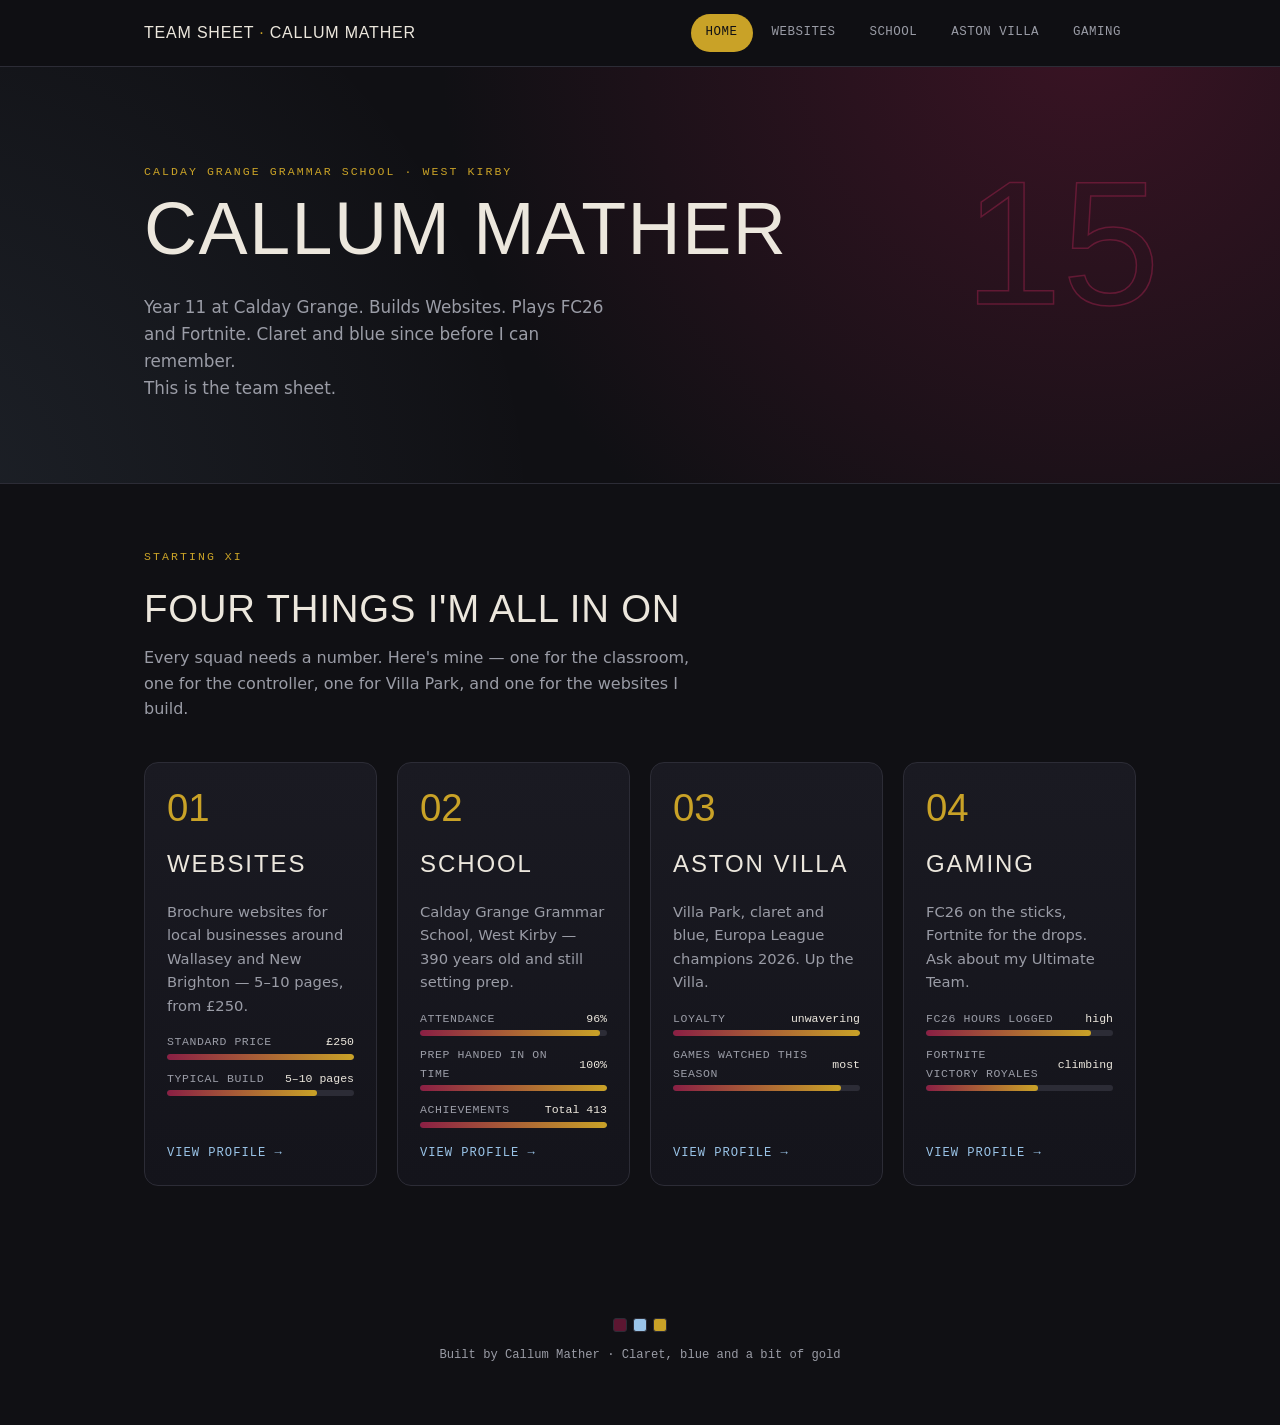
==== index.html @ 2e5ba408 "Home/nav restructure, squad renumbering, and content cleanup Home page: - Removed "most nights" from" ====
<!DOCTYPE html>
<html lang="en">
<head>
<meta charset="UTF-8">
<meta http-equiv="Content-Security-Policy" content="default-src 'self'; script-src 'self'; style-src 'self' 'unsafe-inline' https://fonts.googleapis.com; font-src https://fonts.gstatic.com; img-src 'self' data:; base-uri 'self'; form-action 'self'">
<meta name="viewport" content="width=device-width, initial-scale=1.0">
<title>Callum Mather — Team Sheet</title>
<meta name="description" content="Personal site: Calday Grange Grammar School, gaming (FC26 &amp; Fortnite), and Aston Villa F.C.">
<link rel="canonical" href="https://chckin.co.uk/">
<meta name="theme-color" content="#101014">
<link rel="icon" type="image/svg+xml" href="images/favicon.svg">
<link rel="icon" type="image/png" sizes="32x32" href="images/favicon-32.png">
<link rel="apple-touch-icon" href="images/apple-touch-icon.png">
<meta property="og:type" content="website">
<meta property="og:site_name" content="Team Sheet · Callum Mather">
<meta property="og:url" content="https://chckin.co.uk/">
<meta property="og:title" content="Callum Mather — Team Sheet">
<meta property="og:description" content="Personal site: Calday Grange Grammar School, gaming (FC26 &amp; Fortnite), and Aston Villa F.C.">
<meta property="og:image" content="https://chckin.co.uk/images/og-image.png">
<meta name="twitter:card" content="summary_large_image">
<meta name="twitter:title" content="Callum Mather — Team Sheet">
<meta name="twitter:description" content="Personal site: Calday Grange Grammar School, gaming (FC26 &amp; Fortnite), and Aston Villa F.C.">
<meta name="twitter:image" content="https://chckin.co.uk/images/og-image.png">
<link rel="preconnect" href="https://fonts.googleapis.com">
<link href="https://fonts.googleapis.com/css2?family=Anton&family=Space+Mono:wght@400;700&family=Work+Sans:wght@400;500;600&display=swap" rel="stylesheet">
<link rel="stylesheet" href="styles.css?v=1">
</head>
<body>

<nav class="ticket-nav">
  <div class="row">
    <a class="brand" href="index.html">TEAM SHEET <span>·</span> CALLUM MATHER</a>
    <button class="nav-toggle" aria-expanded="false" aria-controls="primary-nav" aria-label="Toggle menu">
      <span></span><span></span><span></span>
    </button>
    <ul id="primary-nav">
      <li><a class="nav-link" href="index.html">Home</a></li>
      <li><a class="nav-link" href="websites.html">Websites</a></li>
      <li><a class="nav-link" href="school.html">School</a></li>
      <li><a class="nav-link" href="villa.html">Aston Villa</a></li>
      <li><a class="nav-link" href="gaming.html">Gaming</a></li>
    </ul>
  </div>
</nav>

<header class="hero">
  <div class="container">
    <span class="hero-number">15</span>
    <p class="eyebrow">Calday Grange Grammar School · West Kirby</p>
    <h1>Callum&nbsp;Mather</h1>
    <p class="tagline">Year 11 at Calday Grange. Builds Websites. Plays FC26 and Fortnite. Claret and blue since before I can remember.<br>This is the team sheet.</p>
  </div>
</header>

<main>
  <section class="squad">
    <div class="container">
      <p class="eyebrow">Starting XI</p>
      <h2>Four things I'm all in on</h2>
      <p class="lede">Every squad needs a number. Here's mine — one for the classroom, one for the controller, one for Villa Park, and one for the websites I build.</p>

      <div class="squad-grid">

        <a class="card" href="websites.html">
          <span class="squad-no">01</span>
          <h3 class="title">Websites</h3>
          <p class="blurb">Brochure websites for local businesses around Wallasey and New Brighton — 5–10 pages, from £250.</p>
          <div class="stat-group">
            <div class="stat">
              <span class="label">Standard price</span><span class="value">£250</span>
              <div class="track"><div class="fill" data-pct="100"></div></div>
            </div>
            <div class="stat">
              <span class="label">Typical build</span><span class="value">5–10 pages</span>
              <div class="track"><div class="fill" data-pct="80"></div></div>
            </div>
          </div>
          <span class="cta">View profile</span>
        </a>

        <a class="card" href="school.html">
          <span class="squad-no">02</span>
          <h3 class="title">School</h3>
          <p class="blurb">Calday Grange Grammar School, West Kirby — 390 years old and still setting prep.</p>
          <div class="stat-group">
            <div class="stat">
              <span class="label">Attendance</span><span class="value">96%</span>
              <div class="track"><div class="fill" data-pct="96"></div></div>
            </div>
            <div class="stat">
              <span class="label">Prep handed in on time</span><span class="value">100%</span>
              <div class="track"><div class="fill" data-pct="100"></div></div>
            </div>
            <div class="stat">
              <span class="label">Achievements</span><span class="value">Total 413</span>
              <div class="track"><div class="fill" data-pct="100"></div></div>
            </div>
          </div>
          <span class="cta">View profile</span>
        </a>

        <a class="card" href="villa.html">
          <span class="squad-no">03</span>
          <h3 class="title">Aston Villa</h3>
          <p class="blurb">Villa Park, claret and blue, Europa League champions 2026. Up the Villa.</p>
          <div class="stat-group">
            <div class="stat">
              <span class="label">Loyalty</span><span class="value">unwavering</span>
              <div class="track"><div class="fill" data-pct="100"></div></div>
            </div>
            <div class="stat">
              <span class="label">Games watched this season</span><span class="value">most</span>
              <div class="track"><div class="fill" data-pct="90"></div></div>
            </div>
          </div>
          <span class="cta">View profile</span>
        </a>

        <a class="card" href="gaming.html">
          <span class="squad-no">04</span>
          <h3 class="title">Gaming</h3>
          <p class="blurb">FC26 on the sticks, Fortnite for the drops. Ask about my Ultimate Team.</p>
          <div class="stat-group">
            <div class="stat">
              <span class="label">FC26 hours logged</span><span class="value">high</span>
              <div class="track"><div class="fill" data-pct="88"></div></div>
            </div>
            <div class="stat">
              <span class="label">Fortnite Victory Royales</span><span class="value">climbing</span>
              <div class="track"><div class="fill" data-pct="60"></div></div>
            </div>
          </div>
          <span class="cta">View profile</span>
        </a>

      </div>
    </div>
  </section>
</main>

<footer>
  <div class="container">
    <span class="colours">
      <span class="swatch" style="background:#5C1631"></span>
      <span class="swatch" style="background:#9AC4E8"></span>
      <span class="swatch" style="background:#C9A227"></span>
    </span>
    <p>Built by Callum Mather · Claret, blue and a bit of gold</p>
  </div>
</footer>

<script src="script.js?v=1"></script>
</body>
</html>
---- styles.css ----
/* =========================================================
   Design tokens
   ========================================================= */
:root{
  --ink:        #101014;   /* page background */
  --ink-raised: #1A1A22;   /* card / panel background */
  --line:       #2C2C36;   /* hairlines on dark */
  --claret:     #5C1631;   /* Aston Villa claret, deepened */
  --claret-2:   #8A1F44;   /* brighter claret for hover/accent */
  --sky:        #9AC4E8;   /* Villa sky-blue trim */
  --gold:       #C9A227;   /* card-gold, the signature accent */
  --paper:      #ECE7DD;   /* primary text on dark */
  --mist:       #9A9CA6;   /* secondary / caption text */

  --display: "Anton", "Arial Narrow", sans-serif;
  --body:    "Work Sans", system-ui, sans-serif;
  --mono:    "Space Mono", "Courier New", monospace;

  --edge: 1px solid var(--line);
  --radius: 14px;
}

*, *::before, *::after{ box-sizing: border-box; }

html{ scroll-behavior: smooth; }

body{
  margin: 0;
  background: var(--ink);
  color: var(--paper);
  font-family: var(--body);
  line-height: 1.6;
  -webkit-font-smoothing: antialiased;
}

img{ max-width: 100%; display:block; }

a{ color: var(--sky); }

h1, h2, h3{
  font-family: var(--display);
  font-weight: 400;
  letter-spacing: 0.02em;
  text-transform: uppercase;
  margin: 0 0 0.4em;
  color: var(--paper);
}

h1{ font-size: clamp(2.4rem, 6vw, 4.6rem); line-height: 0.98; }
h2{ font-size: clamp(1.6rem, 3.6vw, 2.4rem); }
h3{ font-size: 1.1rem; letter-spacing: 0.08em; }

p{ margin: 0 0 1em; color: var(--paper); }

.mono{ font-family: var(--mono); }

.eyebrow{
  font-family: var(--mono);
  text-transform: uppercase;
  letter-spacing: 0.18em;
  font-size: 0.72rem;
  color: var(--gold);
}

.container{
  max-width: 1040px;
  margin: 0 auto;
  padding: 0 24px;
}

/* =========================================================
   Top nav — styled like a matchday ticket strip
   ========================================================= */
.ticket-nav{
  position: sticky;
  top: 0;
  z-index: 20;
  background: rgba(16,16,20,0.92);
  backdrop-filter: blur(6px);
  border-bottom: var(--edge);
}

.ticket-nav .row{
  max-width: 1040px;
  margin: 0 auto;
  padding: 14px 24px;
  display: flex;
  align-items: center;
  justify-content: space-between;
  gap: 16px;
}

.ticket-nav .brand{
  font-family: var(--display);
  text-transform: uppercase;
  font-size: 1rem;
  letter-spacing: 0.05em;
  color: var(--paper);
  text-decoration: none;
  white-space: nowrap;
}

.ticket-nav .brand span{ color: var(--gold); }

.ticket-nav ul{
  list-style: none;
  display: flex;
  gap: 4px;
  margin: 0;
  padding: 0;
  flex-wrap: wrap;
}

.ticket-nav a.nav-link{
  display: inline-block;
  padding: 8px 14px;
  border-radius: 999px;
  text-decoration: none;
  font-family: var(--mono);
  font-size: 0.78rem;
  letter-spacing: 0.04em;
  text-transform: uppercase;
  color: var(--mist);
  border: 1px solid transparent;
}

.ticket-nav a.nav-link:hover{
  color: var(--paper);
  border-color: var(--line);
}

.ticket-nav a.nav-link.is-active{
  color: var(--ink);
  background: var(--gold);
}

/* Hamburger toggle — hidden on desktop, shown on small screens */
.nav-toggle{
  display: none;
  flex-direction: column;
  justify-content: center;
  gap: 5px;
  width: 32px;
  height: 28px;
  background: none;
  border: none;
  padding: 0;
  cursor: pointer;
  flex-shrink: 0;
}

.nav-toggle span{
  display: block;
  height: 2px;
  width: 100%;
  background: var(--paper);
  border-radius: 2px;
  transition: transform 0.2s ease, opacity 0.2s ease;
}

.nav-toggle[aria-expanded="true"] span:nth-child(1){ transform: translateY(7px) rotate(45deg); }
.nav-toggle[aria-expanded="true"] span:nth-child(2){ opacity: 0; }
.nav-toggle[aria-expanded="true"] span:nth-child(3){ transform: translateY(-7px) rotate(-45deg); }

@media (max-width: 700px){
  .ticket-nav .row{ flex-wrap: wrap; }

  .nav-toggle{ display: flex; }

  .ticket-nav ul{
    display: none;
    flex-basis: 100%;
    flex-direction: column;
    gap: 4px;
    padding-top: 14px;
  }

  .ticket-nav ul.is-open{ display: flex; }

  .ticket-nav a.nav-link{
    width: 100%;
    text-align: left;
  }
}

/* =========================================================
   Hero (home page)
   ========================================================= */
.hero{
  padding: 96px 0 64px;
  border-bottom: var(--edge);
  position: relative;
  overflow: hidden;
}

.hero::before{
  content:"";
  position:absolute;
  inset:0;
  background:
    radial-gradient(circle at 85% -10%, rgba(92,22,49,0.55), transparent 55%),
    radial-gradient(circle at -10% 110%, rgba(154,196,232,0.10), transparent 45%);
  pointer-events:none;
}

.hero .container{ position:relative; }

.hero-number{
  font-family: var(--display);
  font-size: clamp(5rem, 18vw, 11rem);
  line-height: 0.8;
  color: transparent;
  -webkit-text-stroke: 1.5px var(--claret-2);
  position: absolute;
  right: 0;
  top: 10px;
  opacity: 0.6;
  user-select: none;
}

.hero h1{ max-width: 11ch; }

.hero .tagline{
  font-size: 1.05rem;
  color: var(--mist);
  max-width: 46ch;
  margin-top: 18px;
}

/* =========================================================
   Squad list (home) — three interests as team-sheet entries
   ========================================================= */
.squad{
  padding: 64px 0 88px;
}

.squad h2{ margin-bottom: 6px; }
.squad .lede{ color: var(--mist); max-width: 56ch; margin-bottom: 40px; }

.squad-grid{
  display: grid;
  grid-template-columns: repeat(4, 1fr);
  gap: 20px;
}

@media (max-width: 1100px){
  .squad-grid{ grid-template-columns: repeat(2, 1fr); }
}

@media (max-width: 860px){
  .squad-grid{ grid-template-columns: 1fr; }
  .hero-number{ display:none; }
}

/* =========================================================
   Player card — the signature element
   ========================================================= */
.card{
  background: linear-gradient(180deg, var(--ink-raised), #14141B);
  border: var(--edge);
  border-radius: var(--radius);
  padding: 26px 22px 22px;
  text-decoration: none;
  color: var(--paper);
  display: flex;
  flex-direction: column;
  gap: 16px;
  position: relative;
  transition: transform 0.18s ease, border-color 0.18s ease;
}

.card:hover{
  transform: translateY(-4px);
  border-color: var(--gold);
}

.card .squad-no{
  font-family: var(--display);
  font-size: 2.4rem;
  color: var(--gold);
  line-height: 1;
}

.card .role{
  font-family: var(--mono);
  font-size: 0.7rem;
  letter-spacing: 0.14em;
  text-transform: uppercase;
  color: var(--mist);
}

.card h3.title{
  font-family: var(--display);
  font-size: 1.5rem;
  margin: 2px 0 0;
}

.card p.blurb{
  font-size: 0.92rem;
  color: var(--mist);
  margin: 0;
}

.card .cta{
  margin-top: auto;
  font-family: var(--mono);
  font-size: 0.76rem;
  text-transform: uppercase;
  letter-spacing: 0.08em;
  color: var(--sky);
}

.card .cta::after{ content: " →"; }

/* =========================================================
   Stat bars — used on home cards and detail pages
   ========================================================= */
.stat{
  display: grid;
  grid-template-columns: 1fr auto;
  gap: 2px 12px;
  align-items: center;
  font-family: var(--mono);
  font-size: 0.72rem;
}

.stat .label{ color: var(--mist); text-transform: uppercase; letter-spacing: 0.05em; }
.stat .value{ color: var(--paper); }

.stat .track{
  grid-column: 1 / -1;
  height: 6px;
  border-radius: 999px;
  background: var(--line);
  overflow: hidden;
}

.stat .fill{
  height: 100%;
  border-radius: 999px;
  background: linear-gradient(90deg, var(--claret-2), var(--gold));
  width: 0;
  animation: fillBar 1.1s ease-out forwards;
  animation-delay: 0.15s;
}

@keyframes fillBar{
  to{ width: var(--pct); }
}

@media (prefers-reduced-motion: reduce){
  .stat .fill{ animation: none; width: var(--pct); }
  .card{ transition: none; }
}

.stat-group{
  display: flex;
  flex-direction: column;
  gap: 10px;
}

/* =========================================================
   Section header used on detail pages — "matchday strip"
   ========================================================= */
.matchday{
  border-bottom: var(--edge);
  background: var(--ink-raised);
}

.matchday .container{
  padding: 56px 24px 40px;
}

.matchday .meta-row{
  display: flex;
  flex-wrap: wrap;
  gap: 8px 22px;
  margin-top: 18px;
  font-family: var(--mono);
  font-size: 0.76rem;
  color: var(--mist);
}

.matchday .meta-row strong{ color: var(--paper); font-weight: 400; }

.header-flex{
  display: flex;
  align-items: center;
  justify-content: space-between;
  gap: 32px;
}

.header-avatar{
  width: 160px;
  height: 160px;
  border-radius: 50%;
  object-fit: cover;
  object-position: top center;
  border: 3px solid var(--gold);
  flex-shrink: 0;
  display: block;
}

@media (max-width: 760px){
  .header-flex{
    flex-direction: column-reverse;
    text-align: center;
  }

  .header-flex .meta-row{
    justify-content: center;
  }

  .header-avatar{
    width: 120px;
    height: 120px;
  }
}

/* =========================================================
   Content sections
   ========================================================= */
.section{
  padding: 56px 0;
  border-bottom: var(--edge);
}

.section:last-of-type{ border-bottom: none; }

.section .eyebrow{ margin-bottom: 8px; }

.two-col{
  display: grid;
  grid-template-columns: 1.3fr 1fr;
  gap: 40px;
}

@media (max-width: 760px){
  .two-col{ grid-template-columns: 1fr; }
}

ul.plain{
  list-style: none;
  margin: 0;
  padding: 0;
}

ul.plain li{
  padding: 10px 0;
  border-bottom: var(--edge);
  display: flex;
  justify-content: space-between;
  gap: 12px;
  font-size: 0.95rem;
}

ul.plain li:last-child{ border-bottom: none; }
ul.plain li span.tag{
  font-family: var(--mono);
  font-size: 0.72rem;
  color: var(--gold);
  white-space: nowrap;
}

.panel{
  background: var(--ink-raised);
  border: var(--edge);
  border-radius: var(--radius);
  padding: 22px;
}

.pill-row{
  display: flex;
  flex-wrap: wrap;
  gap: 8px;
  margin-top: 8px;
}

.crest-row{
  display: flex;
  align-items: center;
  gap: 16px;
  margin: 18px 0;
  padding-top: 14px;
  border-top: 1px solid var(--line);
}

.crest-badge{
  display: flex;
  align-items: center;
  justify-content: center;
  width: 72px;
  height: 72px;
  flex-shrink: 0;
}

.crest-badge img{
  width: 100%;
  height: 100%;
  object-fit: contain;
}

.crest-row strong{
  display: block;
  font-family: var(--body);
  font-size: 0.95rem;
  color: var(--paper);
}

.crest-row span{
  font-family: var(--mono);
  font-size: 0.72rem;
  text-transform: uppercase;
  letter-spacing: 0.05em;
  color: var(--mist);
}

.pill{
  font-family: var(--mono);
  font-size: 0.72rem;
  text-transform: uppercase;
  letter-spacing: 0.05em;
  padding: 6px 12px;
  border-radius: 999px;
  border: 1px solid var(--line);
  color: var(--mist);
}

/* =========================================================
   Media row — original SVG icon cards (no external images)
   ========================================================= */
.media-row{
  display: grid;
  grid-template-columns: repeat(3, 1fr);
  gap: 16px;
  margin-top: 28px;
}

@media (max-width: 760px){
  .media-row{ grid-template-columns: 1fr; }
}

.media-card{
  background: var(--ink-raised);
  border: var(--edge);
  border-radius: var(--radius);
  padding: 22px 18px;
  display: flex;
  flex-direction: column;
  align-items: center;
  text-align: center;
  gap: 12px;
}

.media-card svg{ width: 56px; height: 56px; }

.media-card .cap strong{
  display: block;
  font-family: var(--body);
  font-size: 1rem;
  color: var(--paper);
  margin-bottom: 2px;
}

.media-card .cap span{
  font-family: var(--mono);
  font-size: 0.7rem;
  text-transform: uppercase;
  letter-spacing: 0.05em;
  color: var(--mist);
}

/* =========================================================
   Ticket stubs — match highlight cards
   ========================================================= */
.stub-grid{
  display: grid;
  grid-template-columns: repeat(2, 1fr);
  gap: 16px;
  margin-top: 24px;
}

@media (max-width: 760px){
  .stub-grid{ grid-template-columns: 1fr; }
}

.stub{
  background: linear-gradient(180deg, var(--ink-raised), #14141B);
  border: var(--edge);
  border-radius: var(--radius);
  padding: 20px 20px 20px 26px;
  position: relative;
  overflow: hidden;
}

.stub::before{
  content: "";
  position: absolute;
  left: 0; top: 0; bottom: 0;
  width: 6px;
  background: repeating-linear-gradient(180deg, var(--gold) 0 8px, transparent 8px 16px);
}

.stub .stub-comp{
  font-family: var(--mono);
  font-size: 0.68rem;
  text-transform: uppercase;
  letter-spacing: 0.08em;
  color: var(--gold);
  margin: 0 0 6px;
}

.stub .stub-score{
  font-family: var(--display);
  font-size: 1.3rem;
  margin: 0 0 6px;
  color: var(--paper);
}

.stub .stub-meta{
  font-family: var(--mono);
  font-size: 0.7rem;
  color: var(--mist);
  margin: 0 0 4px;
}

.stub .stub-note{
  font-size: 0.86rem;
  color: var(--paper);
  margin: 8px 0 0;
}

/* =========================================================
   Charts — CSS-only pie & bar charts (no external libraries)
   ========================================================= */
.chart-row{
  display: grid;
  grid-template-columns: 1fr 1fr;
  gap: 20px;
  margin-top: 24px;
}

@media (max-width: 760px){
  .chart-row{ grid-template-columns: 1fr; }
}

.chart-panel{
  background: var(--ink-raised);
  border: var(--edge);
  border-radius: var(--radius);
  padding: 24px;
  display: flex;
  flex-direction: column;
}

.chart-panel h3{ margin-bottom: 30px; }

.chart-body{
  margin-top: auto;
  margin-bottom: auto;
}

.pie{
  width: 150px;
  height: 150px;
  border-radius: 50%;
  margin: 0 auto 22px;
  position: relative;
}

.pie::after{
  content: "";
  position: absolute;
  inset: 20px;
  border-radius: 50%;
  background: var(--ink-raised);
}

.chart-legend{
  list-style: none;
  margin: 0;
  padding: 0;
  display: flex;
  flex-direction: column;
  gap: 8px;
  font-family: var(--mono);
  font-size: 0.76rem;
  color: var(--mist);
}

.chart-legend.row{
  flex-direction: row;
  flex-wrap: wrap;
  gap: 16px;
  margin-top: 16px;
}

.chart-legend li{ display: flex; align-items: center; gap: 8px; }

.swatch-dot{
  width: 10px;
  height: 10px;
  border-radius: 50%;
  display: inline-block;
  flex-shrink: 0;
}

.bar-chart{
  display: flex;
  align-items: flex-end;
  justify-content: space-between;
  gap: 10px;
  height: 100px;
}

.bar-chart .bar-group{
  display: flex;
  flex-direction: column;
  align-items: center;
  gap: 8px;
  flex: 1;
}

.bar-chart .bars{
  display: flex;
  align-items: flex-end;
  gap: 4px;
  height: 100px;
}

.bar-chart .bar{
  width: 14px;
  border-radius: 3px 3px 0 0;
}

.bar-chart .bar.gf{ background: linear-gradient(180deg, var(--gold), var(--claret-2)); }
.bar-chart .bar.ga{ background: var(--line); }

.bar-chart .bar-label{
  font-family: var(--mono);
  font-size: 0.62rem;
  color: var(--mist);
  text-align: center;
  line-height: 1.4;
}

.stat-banner{
  background: var(--ink-raised);
  border: var(--edge);
  border-radius: var(--radius);
  padding: 26px;
  text-align: center;
  margin-top: 20px;
}

.stat-banner .big{
  font-family: var(--display);
  font-size: clamp(1.8rem, 4vw, 2.6rem);
  color: var(--gold);
  margin: 6px 0;
}

.stat-banner .small{
  font-family: var(--mono);
  font-size: 0.76rem;
  color: var(--mist);
  text-transform: uppercase;
  letter-spacing: 0.05em;
}

.banner-row{
  display: grid;
  grid-template-columns: 1fr 1fr;
  gap: 20px;
  margin-top: 20px;
}

@media (max-width: 760px){
  .banner-row{ grid-template-columns: 1fr; }
}

.banner-row .stat-banner{ margin-top: 0; }

/* =========================================================
   Project cards — external site showcase (Websites page)
   ========================================================= */
.project-list{
  display: flex;
  flex-direction: column;
  gap: 24px;
  margin-top: 24px;
}

.project-card-head{ margin-bottom: 14px; }

.project-card-head h3{ margin: 4px 0 2px; }

.project-tagline{
  font-family: var(--mono);
  font-size: 0.8rem;
  color: var(--mist);
  margin: 0;
}

.btn-external{
  display: inline-flex;
  align-items: center;
  gap: 8px;
  margin-top: 18px;
  padding: 10px 20px;
  border-radius: 999px;
  border: 1px solid var(--gold);
  font-family: var(--mono);
  font-size: 0.78rem;
  text-transform: uppercase;
  letter-spacing: 0.06em;
  color: var(--gold);
  text-decoration: none;
  transition: background 0.15s ease, color 0.15s ease;
}

.btn-external:hover{
  background: var(--gold);
  color: var(--ink);
}

.coming-soon-card{
  border: 1px dashed var(--line);
  border-radius: var(--radius);
  padding: 26px;
  text-align: center;
  color: var(--mist);
  font-family: var(--mono);
  font-size: 0.8rem;
  text-transform: uppercase;
  letter-spacing: 0.05em;
}

blockquote{
  margin: 0;
  padding: 18px 20px;
  border-left: 3px solid var(--gold);
  background: var(--ink-raised);
  border-radius: 0 10px 10px 0;
  color: var(--paper);
  font-style: italic;
}

blockquote cite{
  display: block;
  margin-top: 10px;
  font-style: normal;
  font-family: var(--mono);
  font-size: 0.72rem;
  color: var(--mist);
}

/* =========================================================
   Footer
   ========================================================= */
footer{
  padding: 40px 0 60px;
  text-align: center;
}

footer p{
  font-family: var(--mono);
  font-size: 0.76rem;
  color: var(--mist);
  margin: 0;
}

footer .colours{
  display: inline-flex;
  gap: 6px;
  margin-bottom: 14px;
}

footer .swatch{
  width: 14px;
  height: 14px;
  border-radius: 3px;
  display: inline-block;
  border: 1px solid var(--line);
}

/* focus visibility */
a:focus-visible, .card:focus-visible{
  outline: 2px solid var(--gold);
  outline-offset: 3px;
}
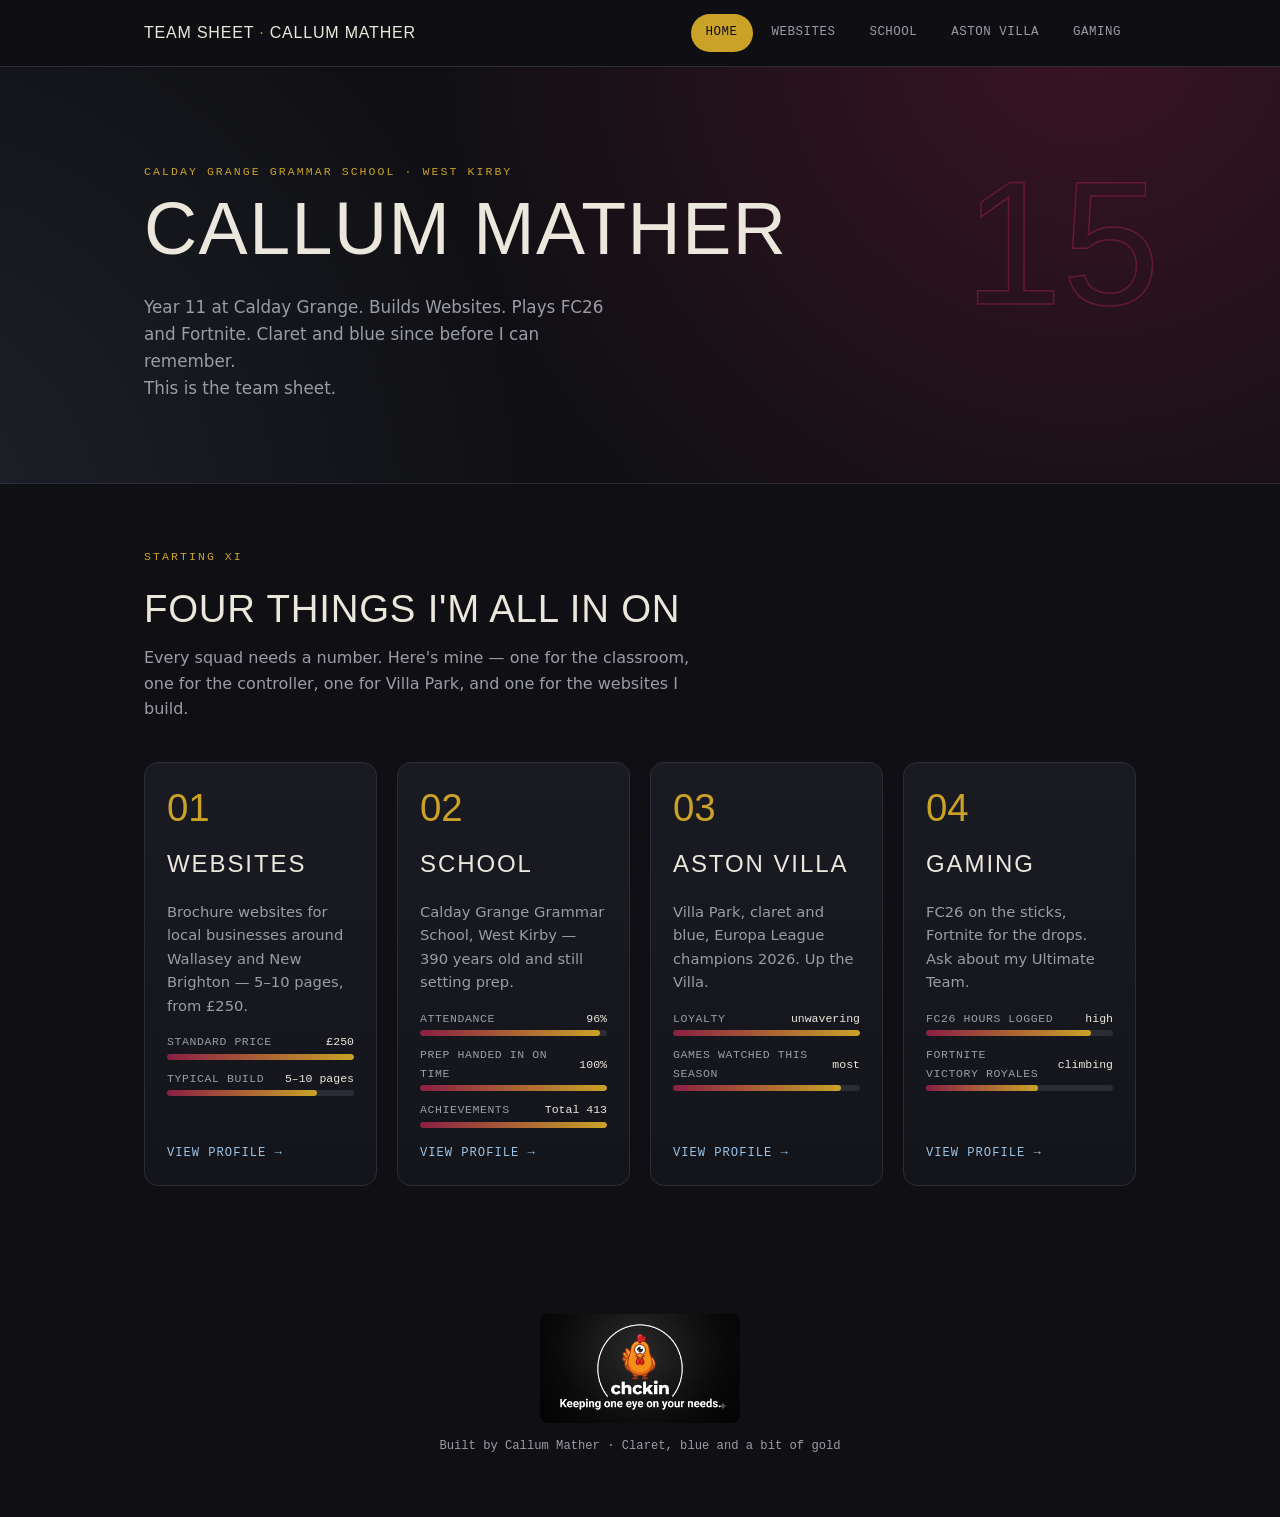
==== commit cdf1f124: "Replace footer colour swatches with chckin logo Co-Authored-By: Claude Sonnet 5 <noreply@anthropic.c" ====
--- a/index.html
+++ b/index.html
@@ -140,11 +140,7 @@
 
 <footer>
   <div class="container">
-    <span class="colours">
-      <span class="swatch" style="background:#5C1631"></span>
-      <span class="swatch" style="background:#9AC4E8"></span>
-      <span class="swatch" style="background:#C9A227"></span>
-    </span>
+    <img class="footer-logo" src="images/chckin-logo.jpg" alt="chckin — Keeping one eye on your needs.">
     <p>Built by Callum Mather · Claret, blue and a bit of gold</p>
   </div>
 </footer>
--- a/styles.css
+++ b/styles.css
@@ -870,18 +870,12 @@
   margin: 0;
 }
 
-footer .colours{
-  display: inline-flex;
-  gap: 6px;
-  margin-bottom: 14px;
-}
-
-footer .swatch{
-  width: 14px;
-  height: 14px;
-  border-radius: 3px;
-  display: inline-block;
-  border: 1px solid var(--line);
+footer .footer-logo{
+  display: block;
+  width: 200px;
+  height: auto;
+  margin: 0 auto 14px;
+  border-radius: 8px;
 }
 
 /* focus visibility */
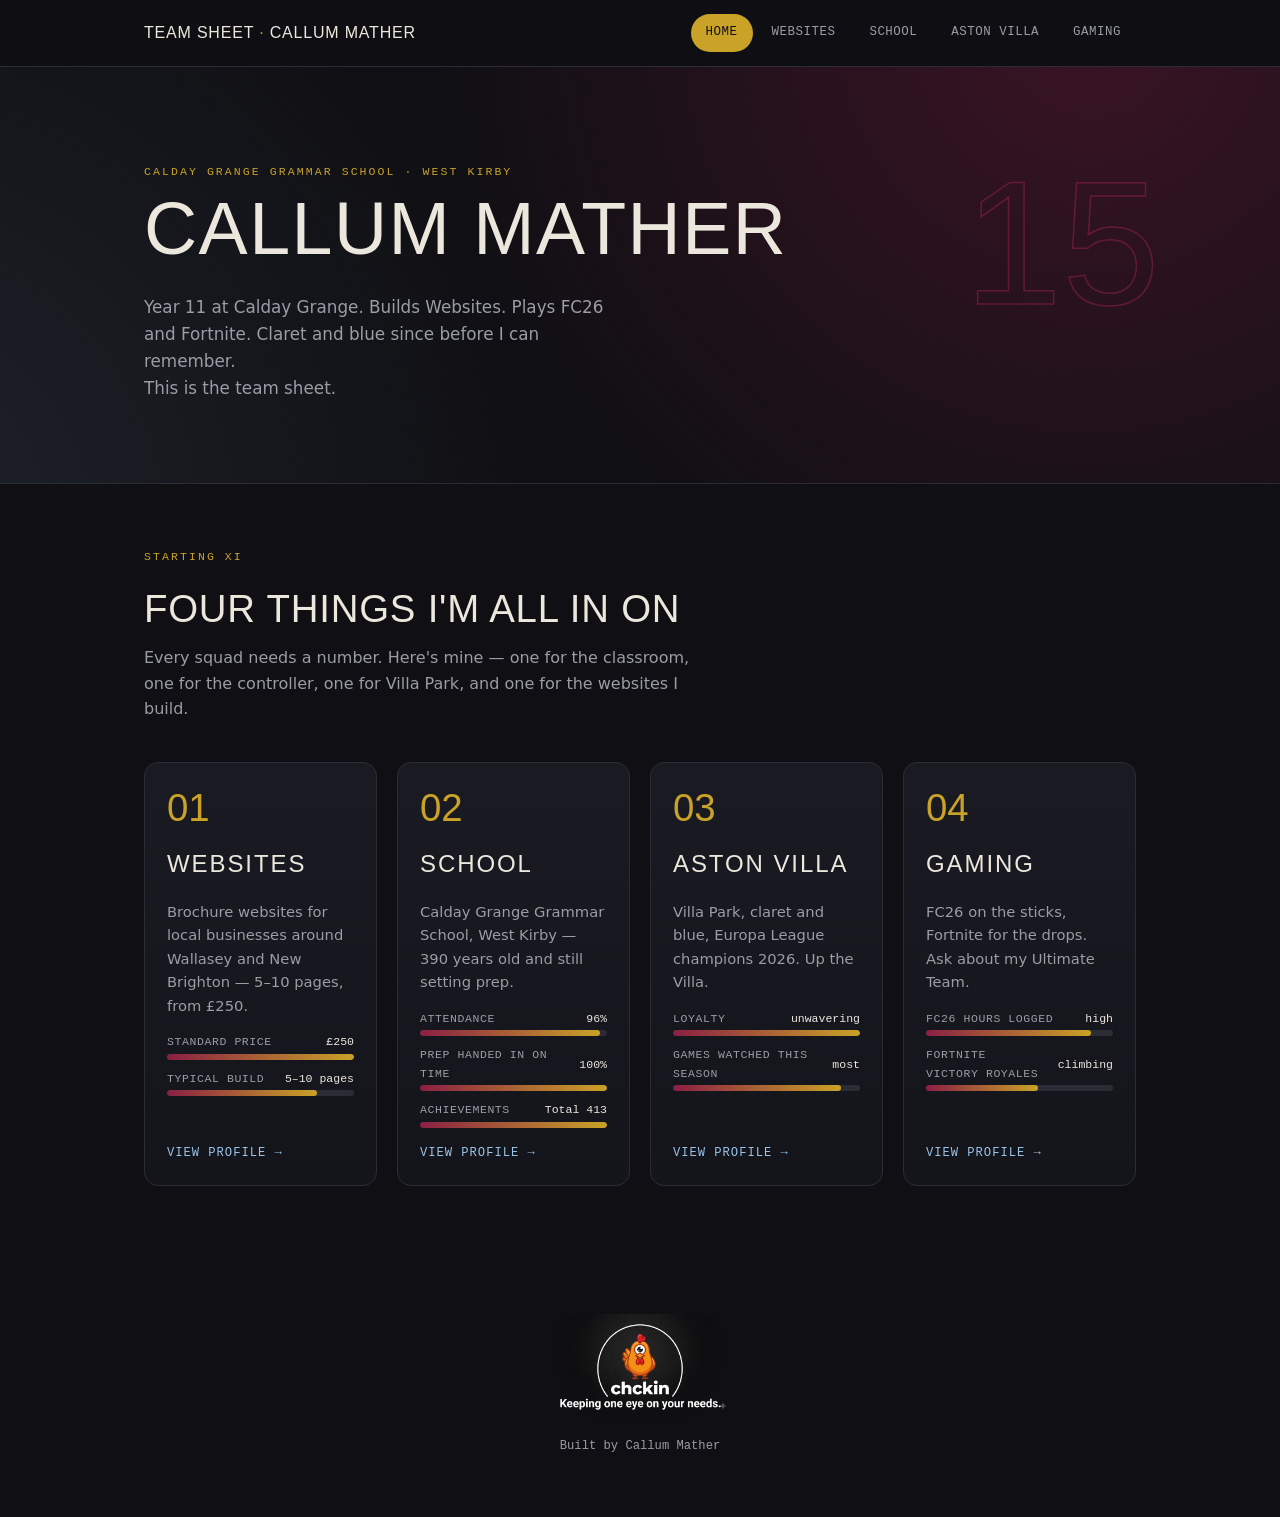
==== commit a07cb66f: "Blend footer logo with page background and simplify caption Keyed out the JPG's own near-black backg" ====
--- a/index.html
+++ b/index.html
@@ -140,8 +140,8 @@
 
 <footer>
   <div class="container">
-    <img class="footer-logo" src="images/chckin-logo.jpg" alt="chckin — Keeping one eye on your needs.">
-    <p>Built by Callum Mather · Claret, blue and a bit of gold</p>
+    <img class="footer-logo" src="images/chckin-logo.png" alt="chckin — Keeping one eye on your needs.">
+    <p>Built by Callum Mather</p>
   </div>
 </footer>
 
--- a/styles.css
+++ b/styles.css
@@ -875,7 +875,6 @@
   width: 200px;
   height: auto;
   margin: 0 auto 14px;
-  border-radius: 8px;
 }
 
 /* focus visibility */
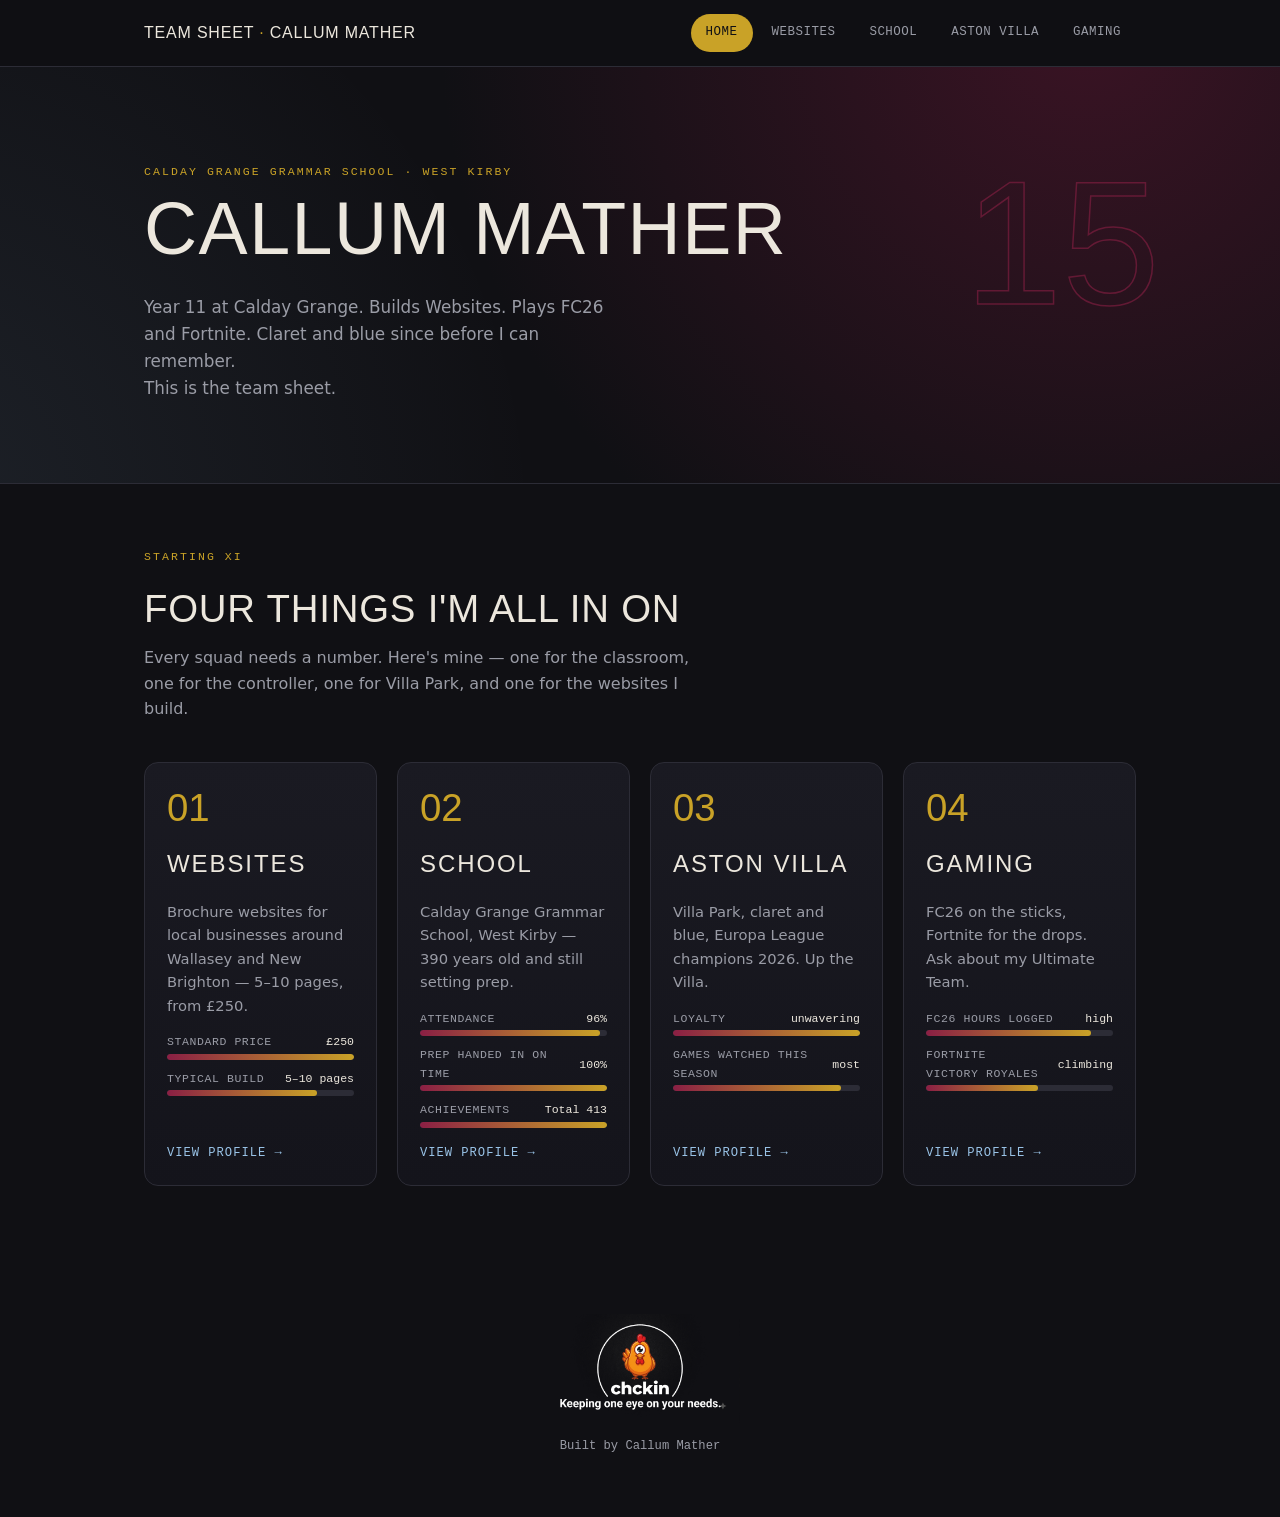
==== commit edbc9888: "Use chicken mascot for favicon and apple-touch-icon Cropped the white-background chicken illustratio" ====
--- a/index.html
+++ b/index.html
@@ -8,7 +8,6 @@
 <meta name="description" content="Personal site: Calday Grange Grammar School, gaming (FC26 &amp; Fortnite), and Aston Villa F.C.">
 <link rel="canonical" href="https://chckin.co.uk/">
 <meta name="theme-color" content="#101014">
-<link rel="icon" type="image/svg+xml" href="images/favicon.svg">
 <link rel="icon" type="image/png" sizes="32x32" href="images/favicon-32.png">
 <link rel="apple-touch-icon" href="images/apple-touch-icon.png">
 <meta property="og:type" content="website">
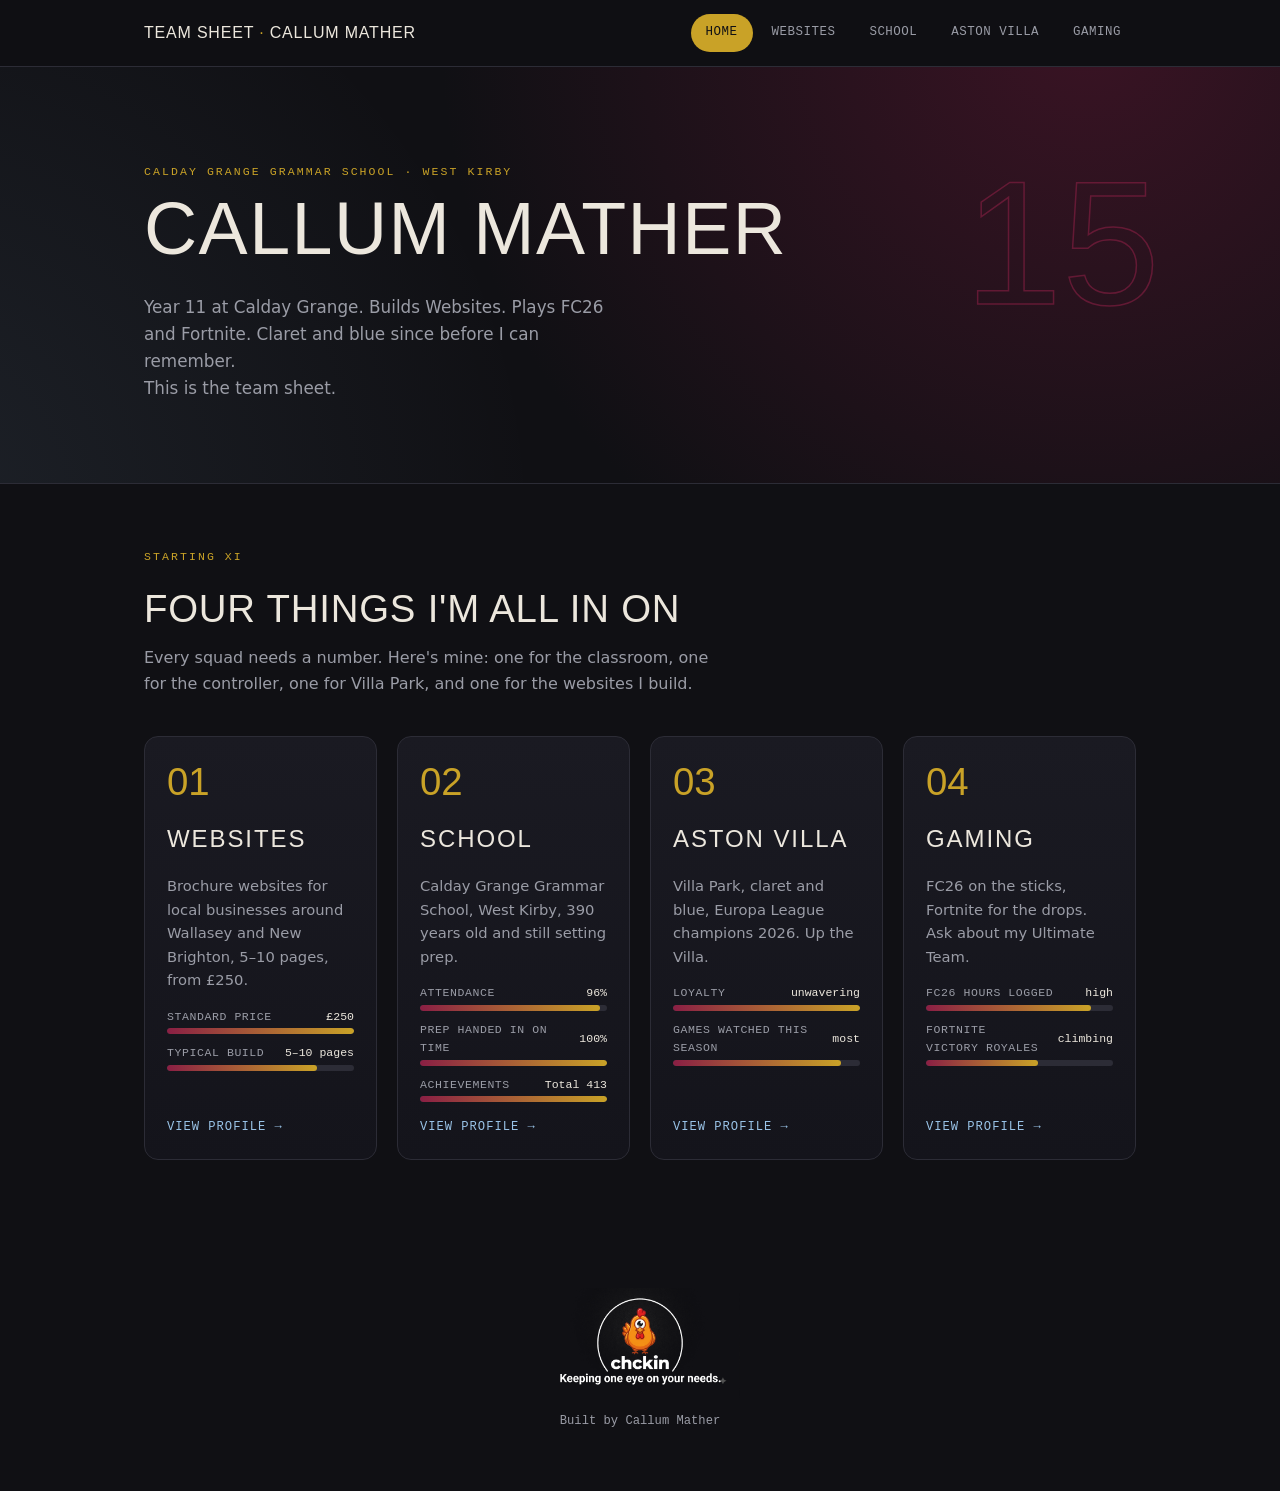
==== commit 9bc78318: "Reorder Websites project cards, resize thumbnails, and remove em dashes site-wide Wish upon a Party " ====
--- a/index.html
+++ b/index.html
@@ -4,7 +4,7 @@
 <meta charset="UTF-8">
 <meta http-equiv="Content-Security-Policy" content="default-src 'self'; script-src 'self'; style-src 'self' 'unsafe-inline' https://fonts.googleapis.com; font-src https://fonts.gstatic.com; img-src 'self' data:; base-uri 'self'; form-action 'self'">
 <meta name="viewport" content="width=device-width, initial-scale=1.0">
-<title>Callum Mather — Team Sheet</title>
+<title>Callum Mather: Team Sheet</title>
 <meta name="description" content="Personal site: Calday Grange Grammar School, gaming (FC26 &amp; Fortnite), and Aston Villa F.C.">
 <link rel="canonical" href="https://chckin.co.uk/">
 <meta name="theme-color" content="#101014">
@@ -13,11 +13,11 @@
 <meta property="og:type" content="website">
 <meta property="og:site_name" content="Team Sheet · Callum Mather">
 <meta property="og:url" content="https://chckin.co.uk/">
-<meta property="og:title" content="Callum Mather — Team Sheet">
+<meta property="og:title" content="Callum Mather: Team Sheet">
 <meta property="og:description" content="Personal site: Calday Grange Grammar School, gaming (FC26 &amp; Fortnite), and Aston Villa F.C.">
 <meta property="og:image" content="https://chckin.co.uk/images/og-image.png">
 <meta name="twitter:card" content="summary_large_image">
-<meta name="twitter:title" content="Callum Mather — Team Sheet">
+<meta name="twitter:title" content="Callum Mather: Team Sheet">
 <meta name="twitter:description" content="Personal site: Calday Grange Grammar School, gaming (FC26 &amp; Fortnite), and Aston Villa F.C.">
 <meta name="twitter:image" content="https://chckin.co.uk/images/og-image.png">
 <link rel="preconnect" href="https://fonts.googleapis.com">
@@ -56,14 +56,14 @@
     <div class="container">
       <p class="eyebrow">Starting XI</p>
       <h2>Four things I'm all in on</h2>
-      <p class="lede">Every squad needs a number. Here's mine — one for the classroom, one for the controller, one for Villa Park, and one for the websites I build.</p>
+      <p class="lede">Every squad needs a number. Here's mine: one for the classroom, one for the controller, one for Villa Park, and one for the websites I build.</p>
 
       <div class="squad-grid">
 
         <a class="card" href="websites.html">
           <span class="squad-no">01</span>
           <h3 class="title">Websites</h3>
-          <p class="blurb">Brochure websites for local businesses around Wallasey and New Brighton — 5–10 pages, from £250.</p>
+          <p class="blurb">Brochure websites for local businesses around Wallasey and New Brighton, 5–10 pages, from £250.</p>
           <div class="stat-group">
             <div class="stat">
               <span class="label">Standard price</span><span class="value">£250</span>
@@ -80,7 +80,7 @@
         <a class="card" href="school.html">
           <span class="squad-no">02</span>
           <h3 class="title">School</h3>
-          <p class="blurb">Calday Grange Grammar School, West Kirby — 390 years old and still setting prep.</p>
+          <p class="blurb">Calday Grange Grammar School, West Kirby, 390 years old and still setting prep.</p>
           <div class="stat-group">
             <div class="stat">
               <span class="label">Attendance</span><span class="value">96%</span>
@@ -139,7 +139,7 @@
 
 <footer>
   <div class="container">
-    <img class="footer-logo" src="images/chckin-logo.png" alt="chckin — Keeping one eye on your needs.">
+    <img class="footer-logo" src="images/chckin-logo.png" alt="chckin: Keeping one eye on your needs.">
     <p>Built by Callum Mather</p>
   </div>
 </footer>
--- a/styles.css
+++ b/styles.css
@@ -795,6 +795,22 @@
 
 .project-card-head h3{ margin: 4px 0 2px; }
 
+.thumb{
+  width: calc(100% + 44px);
+  margin: -22px -22px 18px;
+  aspect-ratio: 16 / 9;
+  border-radius: 13px 13px 0 0;
+  overflow: hidden;
+  display: block;
+}
+
+.thumb img{
+  width: 100%;
+  height: 100%;
+  object-fit: cover;
+  display: block;
+}
+
 .project-tagline{
   font-family: var(--mono);
   font-size: 0.8rem;
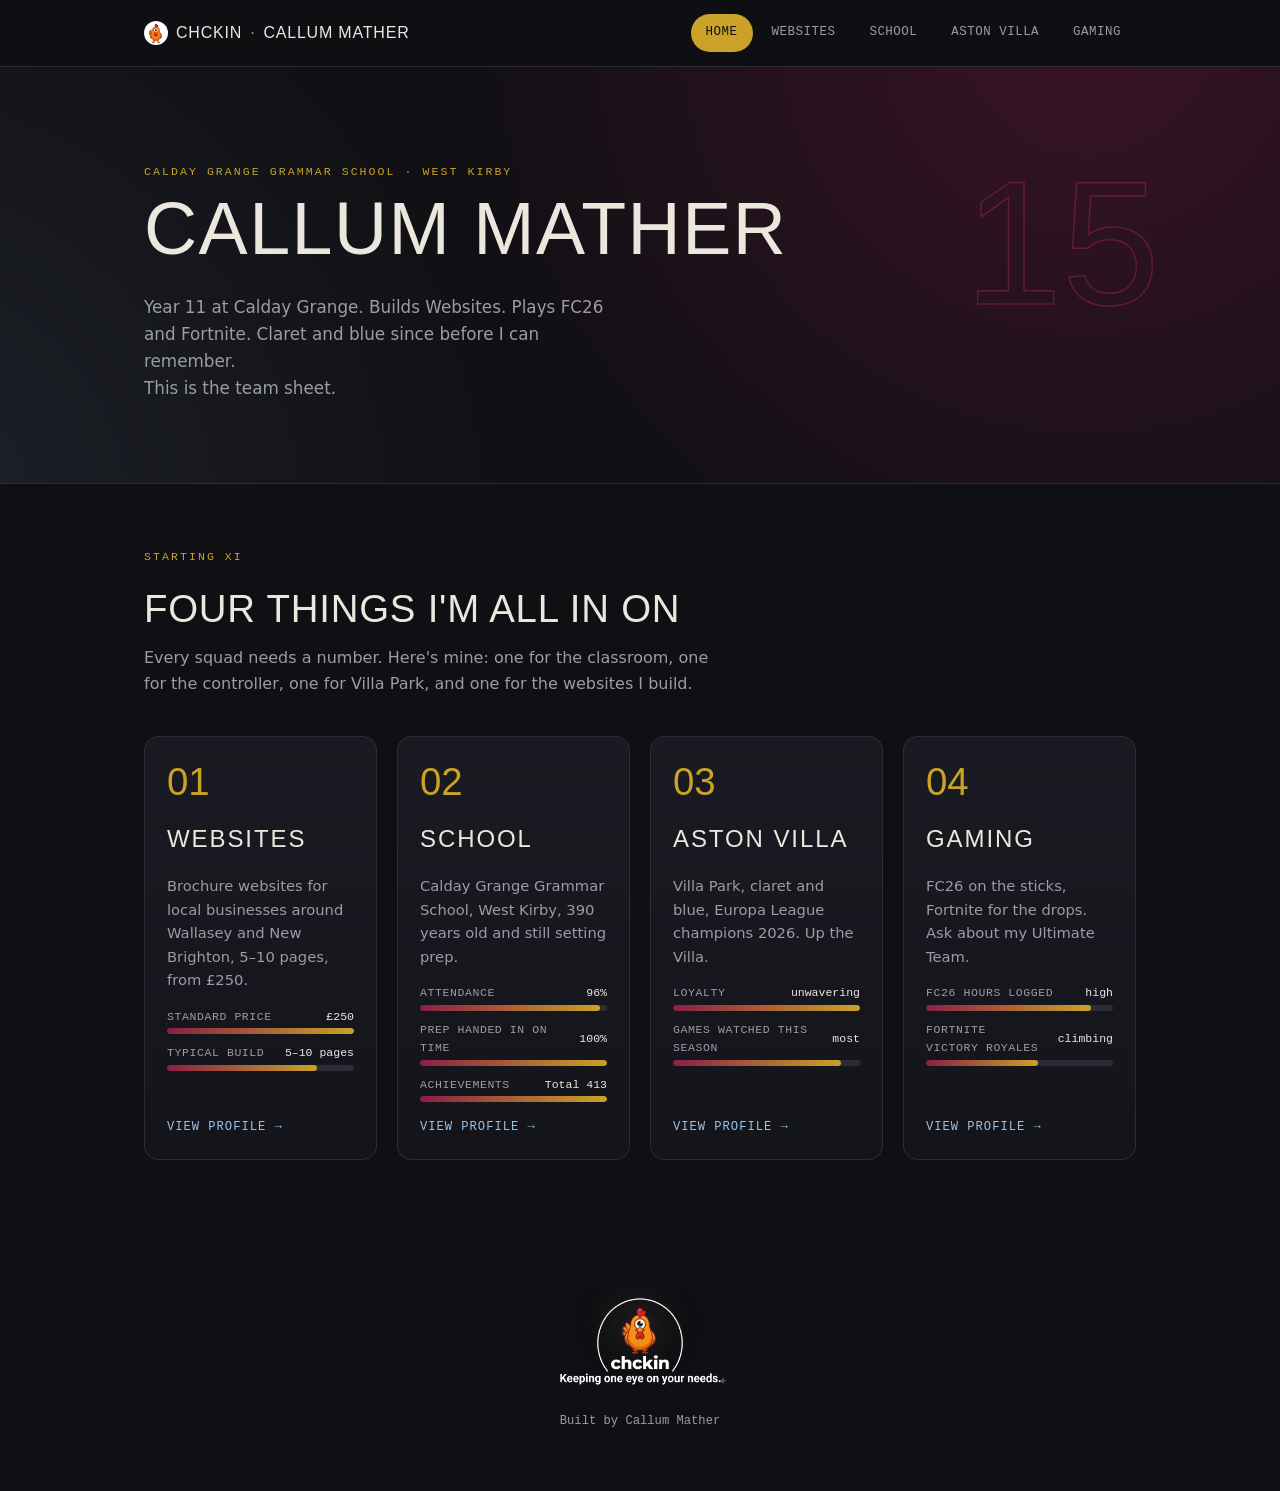
==== commit 69448816: "Rebrand nav to Chckin, and polish the Websites page Nav brand now shows the chicken icon plus "CHCKI" ====
--- a/index.html
+++ b/index.html
@@ -4,22 +4,22 @@
 <meta charset="UTF-8">
 <meta http-equiv="Content-Security-Policy" content="default-src 'self'; script-src 'self'; style-src 'self' 'unsafe-inline' https://fonts.googleapis.com; font-src https://fonts.gstatic.com; img-src 'self' data:; base-uri 'self'; form-action 'self'">
 <meta name="viewport" content="width=device-width, initial-scale=1.0">
-<title>Callum Mather: Team Sheet</title>
+<title>Callum Mather: Chckin</title>
 <meta name="description" content="Personal site: Calday Grange Grammar School, gaming (FC26 &amp; Fortnite), and Aston Villa F.C.">
 <link rel="canonical" href="https://chckin.co.uk/">
 <meta name="theme-color" content="#101014">
-<link rel="icon" type="image/png" sizes="32x32" href="images/favicon-32.png">
-<link rel="apple-touch-icon" href="images/apple-touch-icon.png">
+<link rel="icon" type="image/png" sizes="32x32" href="images/favicon-32.png?v=1">
+<link rel="apple-touch-icon" href="images/apple-touch-icon.png?v=1">
 <meta property="og:type" content="website">
-<meta property="og:site_name" content="Team Sheet · Callum Mather">
+<meta property="og:site_name" content="Chckin · Callum Mather">
 <meta property="og:url" content="https://chckin.co.uk/">
-<meta property="og:title" content="Callum Mather: Team Sheet">
+<meta property="og:title" content="Callum Mather: Chckin">
 <meta property="og:description" content="Personal site: Calday Grange Grammar School, gaming (FC26 &amp; Fortnite), and Aston Villa F.C.">
-<meta property="og:image" content="https://chckin.co.uk/images/og-image.png">
+<meta property="og:image" content="https://chckin.co.uk/images/og-image.png?v=1">
 <meta name="twitter:card" content="summary_large_image">
-<meta name="twitter:title" content="Callum Mather: Team Sheet">
+<meta name="twitter:title" content="Callum Mather: Chckin">
 <meta name="twitter:description" content="Personal site: Calday Grange Grammar School, gaming (FC26 &amp; Fortnite), and Aston Villa F.C.">
-<meta name="twitter:image" content="https://chckin.co.uk/images/og-image.png">
+<meta name="twitter:image" content="https://chckin.co.uk/images/og-image.png?v=1">
 <link rel="preconnect" href="https://fonts.googleapis.com">
 <link href="https://fonts.googleapis.com/css2?family=Anton&family=Space+Mono:wght@400;700&family=Work+Sans:wght@400;500;600&display=swap" rel="stylesheet">
 <link rel="stylesheet" href="styles.css?v=1">
@@ -28,7 +28,7 @@
 
 <nav class="ticket-nav">
   <div class="row">
-    <a class="brand" href="index.html">TEAM SHEET <span>·</span> CALLUM MATHER</a>
+    <a class="brand" href="index.html"><img class="brand-icon" src="images/apple-touch-icon.png?v=1" alt=""> CHCKIN <span>·</span> CALLUM MATHER</a>
     <button class="nav-toggle" aria-expanded="false" aria-controls="primary-nav" aria-label="Toggle menu">
       <span></span><span></span><span></span>
     </button>
@@ -139,7 +139,7 @@
 
 <footer>
   <div class="container">
-    <img class="footer-logo" src="images/chckin-logo.png" alt="chckin: Keeping one eye on your needs.">
+    <img class="footer-logo" src="images/chckin-logo.png?v=1" alt="chckin: Keeping one eye on your needs.">
     <p>Built by Callum Mather</p>
   </div>
 </footer>
--- a/styles.css
+++ b/styles.css
@@ -91,6 +91,9 @@
 }
 
 .ticket-nav .brand{
+  display: inline-flex;
+  align-items: center;
+  gap: 8px;
   font-family: var(--display);
   text-transform: uppercase;
   font-size: 1rem;
@@ -98,6 +101,14 @@
   color: var(--paper);
   text-decoration: none;
   white-space: nowrap;
+}
+
+.brand-icon{
+  width: 24px;
+  height: 24px;
+  border-radius: 50%;
+  object-fit: cover;
+  display: block;
 }
 
 .ticket-nav .brand span{ color: var(--gold); }
@@ -840,6 +851,28 @@
   color: var(--ink);
 }
 
+.btn-whatsapp{
+  display: inline-flex;
+  align-items: center;
+  gap: 8px;
+  margin-top: 18px;
+  padding: 10px 20px;
+  border-radius: 999px;
+  border: 1px solid #25D366;
+  font-family: var(--mono);
+  font-size: 0.78rem;
+  text-transform: uppercase;
+  letter-spacing: 0.06em;
+  color: #25D366;
+  text-decoration: none;
+  transition: background 0.15s ease, color 0.15s ease;
+}
+
+.btn-whatsapp:hover{
+  background: #25D366;
+  color: var(--ink);
+}
+
 .coming-soon-card{
   border: 1px dashed var(--line);
   border-radius: var(--radius);
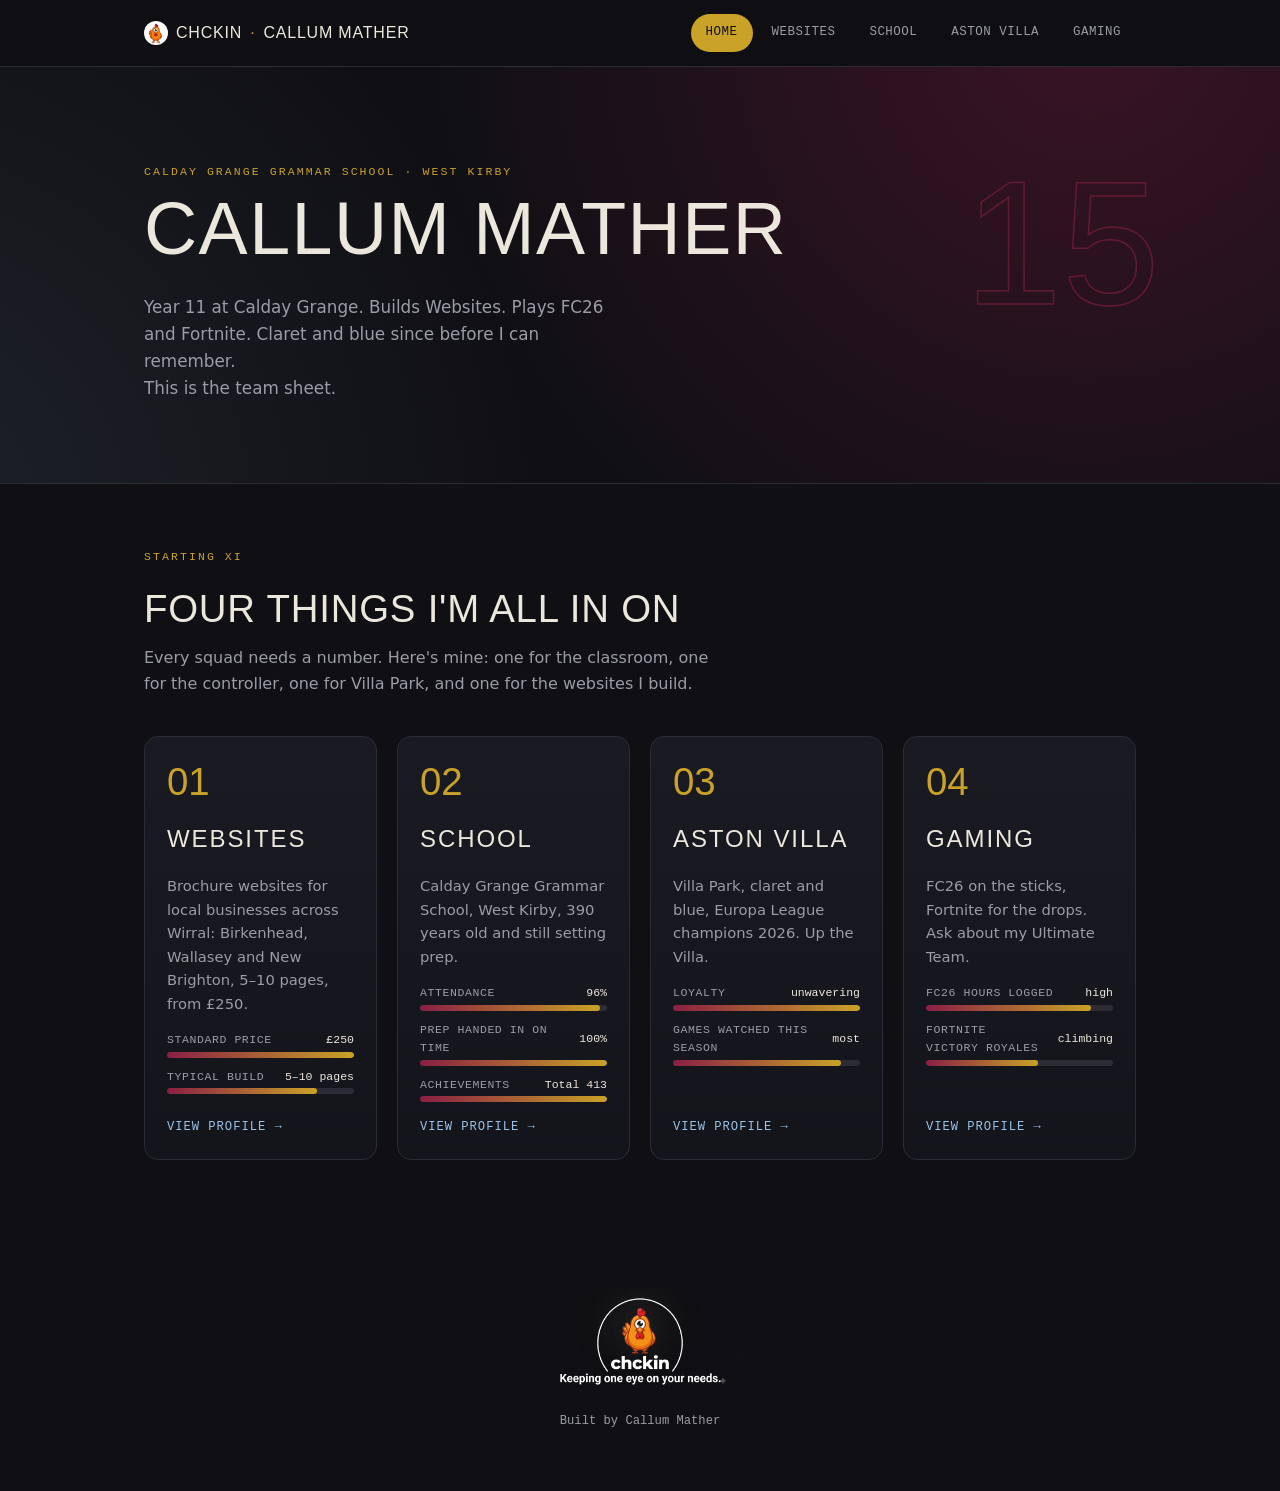
==== commit ce661f47: "Add custom 404 page and fix the two flagged review items - New on-brand 404.html (GitHub Pages serve" ====
--- a/index.html
+++ b/index.html
@@ -63,7 +63,7 @@
         <a class="card" href="websites.html">
           <span class="squad-no">01</span>
           <h3 class="title">Websites</h3>
-          <p class="blurb">Brochure websites for local businesses around Wallasey and New Brighton, 5–10 pages, from £250.</p>
+          <p class="blurb">Brochure websites for local businesses across Wirral: Birkenhead, Wallasey and New Brighton, 5–10 pages, from £250.</p>
           <div class="stat-group">
             <div class="stat">
               <span class="label">Standard price</span><span class="value">£250</span>
--- a/styles.css
+++ b/styles.css
@@ -537,6 +537,16 @@
   color: var(--mist);
 }
 
+a.pill{
+  text-decoration: none;
+  transition: color 0.15s ease, border-color 0.15s ease;
+}
+
+a.pill:hover{
+  color: var(--paper);
+  border-color: var(--gold);
+}
+
 /* =========================================================
    Media row — original SVG icon cards (no external images)
    ========================================================= */
@@ -854,23 +864,30 @@
 .btn-whatsapp{
   display: inline-flex;
   align-items: center;
-  gap: 8px;
+  gap: 10px;
   margin-top: 18px;
-  padding: 10px 20px;
+  padding: 14px 28px;
   border-radius: 999px;
-  border: 1px solid #25D366;
-  font-family: var(--mono);
-  font-size: 0.78rem;
+  border: 1px solid #3F6A4E;
+  background: #3F6A4E;
+  font-family: var(--mono);
+  font-size: 0.86rem;
   text-transform: uppercase;
   letter-spacing: 0.06em;
-  color: #25D366;
+  color: var(--paper);
   text-decoration: none;
-  transition: background 0.15s ease, color 0.15s ease;
+  transition: background 0.15s ease, border-color 0.15s ease;
+}
+
+.btn-whatsapp svg{
+  width: 20px;
+  height: 20px;
+  flex-shrink: 0;
 }
 
 .btn-whatsapp:hover{
-  background: #25D366;
-  color: var(--ink);
+  background: #345A42;
+  border-color: #345A42;
 }
 
 .coming-soon-card{
